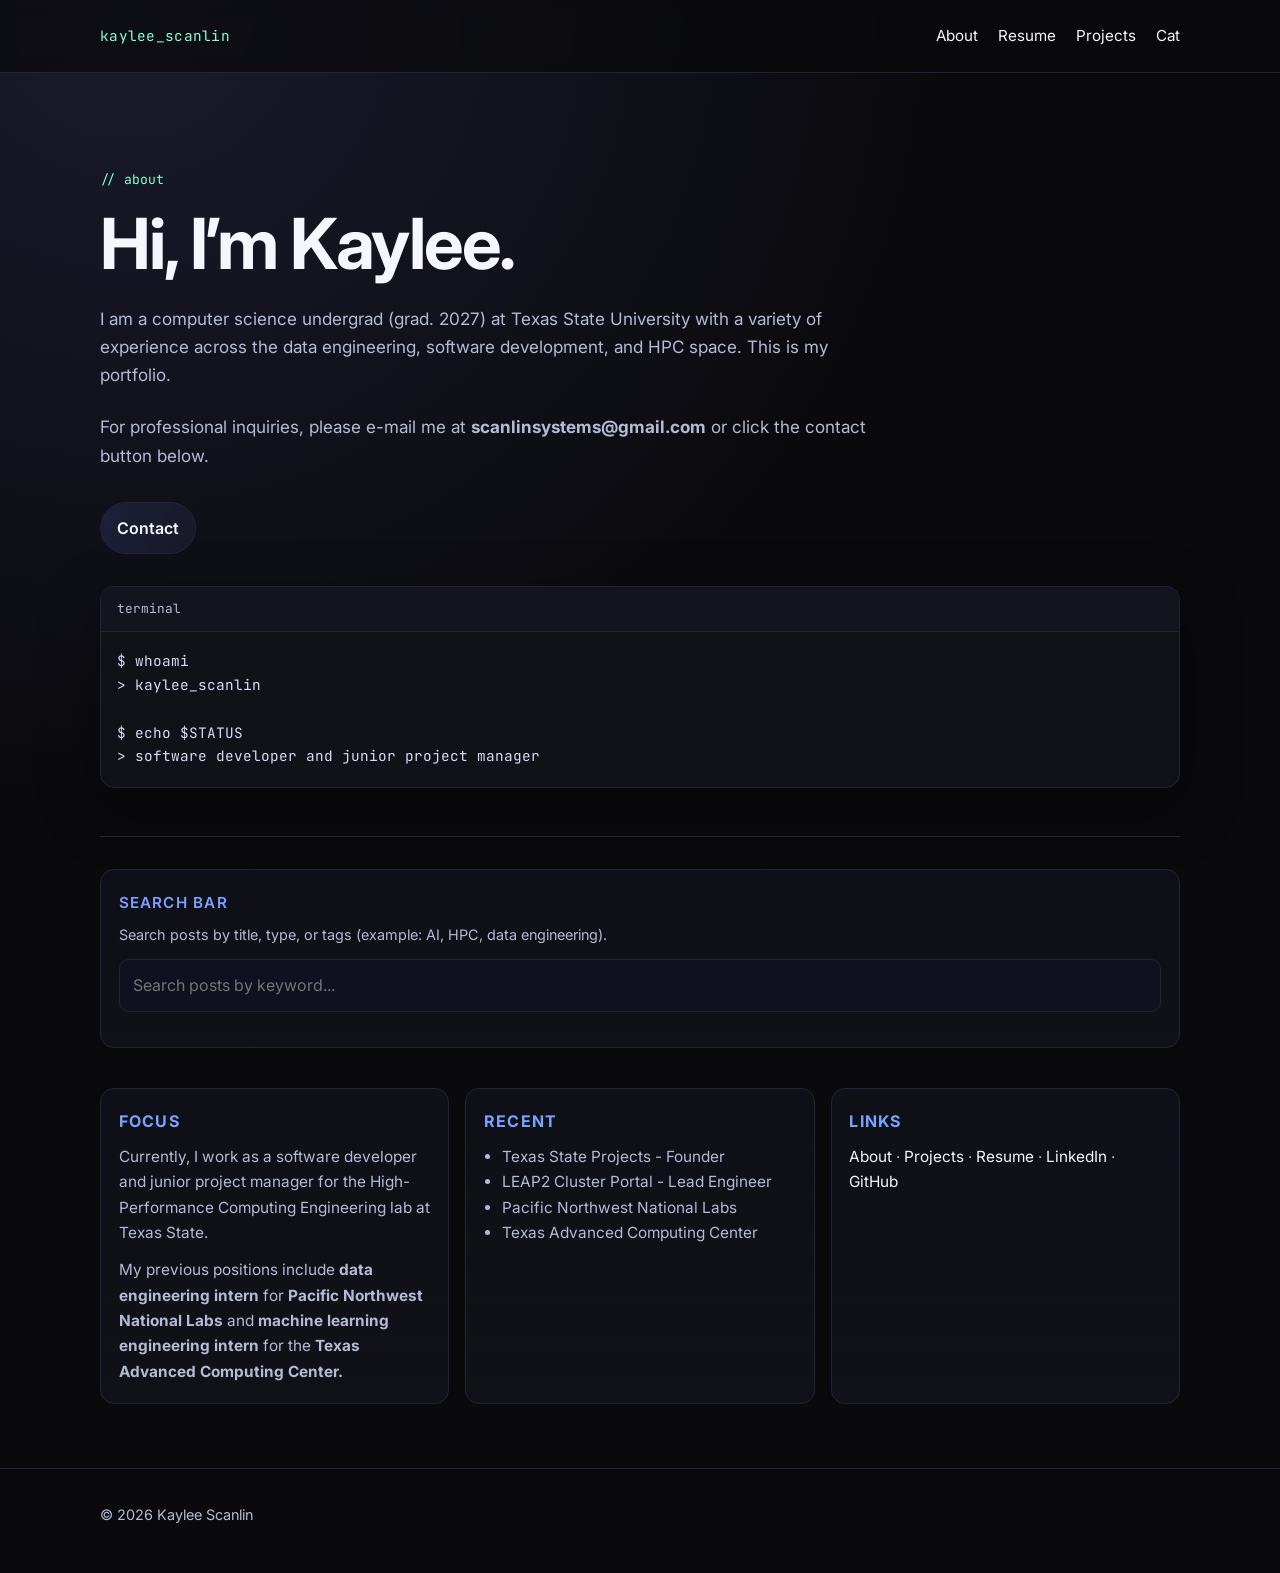
==== index.html @ a8f9fb79 "new theme" ====
<!doctype html>
<html lang="en">
<head>
  <meta charset="utf-8" />
  <meta name="viewport" content="width=device-width,initial-scale=1" />
  <title>Kaylee Scanlin</title>
  <meta name="description" content="Kaylee Scanlin — portfolio, projects, and writing." />
  <style>
    @import url("https://fonts.googleapis.com/css2?family=Inter:wght@400;500;600;700;800&family=JetBrains+Mono:wght@400;500;700&display=swap");

    :root {
      --bg: #0a0a0d;
      --panel: #111118;
      --panel-soft: #14141f;
      --text: #f5f7ff;
      --muted: #b5bbd6;
      --line: #232337;
      --accent: #86ffd1;
      --accent-2: #7aa2ff;
    }

    * {
      box-sizing: border-box;
    }

    html, body {
      margin: 0;
      padding: 0;
      background: radial-gradient(circle at 10% 0%, #1a1b2d 0%, var(--bg) 42%);
      color: var(--text);
      font-family: Inter, system-ui, sans-serif;
      line-height: 1.65;
    }

    a {
      color: var(--text);
      text-decoration: none;
    }

    a:hover {
      color: var(--accent);
    }

    .container {
      width: min(1080px, 92vw);
      margin: 0 auto;
    }

    .site-header {
      position: sticky;
      top: 0;
      z-index: 20;
      backdrop-filter: blur(8px);
      background: rgba(10, 10, 13, 0.75);
      border-bottom: 1px solid var(--line);
    }

    .nav {
      min-height: 72px;
      display: flex;
      align-items: center;
      justify-content: space-between;
      gap: 1rem;
    }

    .brand {
      font-family: "JetBrains Mono", monospace;
      font-size: 0.9rem;
      color: var(--accent);
      letter-spacing: 0.02em;
    }

    .brand::before {
      content: "kaylee_scanlin";
    }

    .nav-links {
      display: flex;
      align-items: center;
      gap: 1.25rem;
      font-size: 0.95rem;
      color: var(--muted);
    }

    .hero {
      padding: 6rem 0 3rem;
      border-bottom: 1px solid var(--line);
    }

    .eyebrow {
      font-family: "JetBrains Mono", monospace;
      font-size: 0.82rem;
      color: var(--accent);
      margin: 0 0 1rem;
    }

    h1 {
      font-size: clamp(2.2rem, 6vw, 4.4rem);
      line-height: 1.05;
      margin: 0;
      letter-spacing: -0.03em;
    }

    .lead {
      max-width: 72ch;
      margin-top: 1.5rem;
      font-size: 1.07rem;
      color: var(--muted);
    }

    .cta-row {
      margin-top: 2rem;
      display: flex;
      flex-wrap: wrap;
      gap: 0.75rem;
    }

    .btn {
      display: inline-flex;
      align-items: center;
      justify-content: center;
      padding: 0.75rem 1rem;
      border-radius: 999px;
      border: 1px solid var(--line);
      background: linear-gradient(120deg, #1d2038, #171827);
      font-weight: 600;
    }

    .btn:hover {
      border-color: var(--accent);
      transform: translateY(-1px);
      transition: 150ms ease;
    }

    .terminal {
      margin-top: 2rem;
      background: var(--panel);
      border: 1px solid var(--line);
      border-radius: 14px;
      overflow: hidden;
      box-shadow: 0 20px 60px rgba(0, 0, 0, 0.35);
    }

    .terminal-top {
      padding: 0.7rem 1rem;
      border-bottom: 1px solid var(--line);
      font-size: 0.8rem;
      color: var(--muted);
      font-family: "JetBrains Mono", monospace;
      background: var(--panel-soft);
    }

    .terminal-code {
      margin: 0;
      padding: 1.1rem 1rem 1.2rem;
      font-family: "JetBrains Mono", monospace;
      font-size: 0.9rem;
      color: #d7dcf7;
      white-space: pre-wrap;
    }

    .columns {
      display: grid;
      grid-template-columns: repeat(auto-fit, minmax(240px, 1fr));
      gap: 1rem;
      padding: 2.5rem 0 4rem;
    }

    .panel {
      border: 1px solid var(--line);
      border-radius: 14px;
      background: linear-gradient(180deg, rgba(26, 27, 45, 0.32), rgba(17, 17, 24, 0.95));
      padding: 1.2rem 1.1rem;
    }

    .t-h2 {
      margin-top: 0;
      margin-bottom: 0.6rem;
      font-size: 1rem;
      color: var(--accent-2);
      text-transform: uppercase;
      letter-spacing: 0.08em;
    }

    .t-body {
      margin: 0;
      color: var(--muted);
      font-size: 0.96rem;
    }

    ul.t-body {
      margin: 0;
      padding-left: 1.1rem;
    }

    .search-section {
      margin-top: 2rem;
      border: 1px solid var(--line);
      border-radius: 14px;
      background: linear-gradient(180deg, rgba(26, 27, 45, 0.32), rgba(17, 17, 24, 0.95));
      padding: 1.2rem 1.1rem;
    }

    .search-label {
      display: block;
      margin-bottom: 0.5rem;
      color: var(--accent-2);
      font-size: 0.95rem;
      text-transform: uppercase;
      letter-spacing: 0.08em;
      font-weight: 600;
    }

    .search-help {
      margin: 0 0 0.8rem;
      color: var(--muted);
      font-size: 0.9rem;
    }

    .search-input {
      width: 100%;
      border: 1px solid var(--line);
      border-radius: 10px;
      padding: 0.75rem 0.85rem;
      background: #0f1020;
      color: var(--text);
      font: inherit;
    }

    .search-results {
      margin-top: 1rem;
      display: grid;
      gap: 0.7rem;
    }

    .result-card {
      border: 1px solid var(--line);
      border-radius: 10px;
      padding: 0.85rem;
      background: rgba(10, 10, 13, 0.7);
    }

    .result-title {
      margin: 0;
      font-weight: 700;
      color: var(--text);
      font-size: 0.98rem;
    }

    .result-meta {
      margin: 0.2rem 0 0.35rem;
      color: var(--muted);
      font-size: 0.82rem;
      font-family: "JetBrains Mono", monospace;
    }

    .result-summary {
      margin: 0;
      color: var(--muted);
      font-size: 0.9rem;
    }

    .search-empty {
      margin-top: 0.75rem;
      color: var(--muted);
      font-size: 0.9rem;
    }

    .site-footer {
      border-top: 1px solid var(--line);
      padding: 1.2rem 0 2rem;
      color: var(--muted);
      font-size: 0.9rem;
    }

    .skip-link {
      position: absolute;
      left: -9999px;
    }

    .skip-link:focus {
      left: 1rem;
      top: 1rem;
      background: #fff;
      color: #000;
      padding: 0.5rem 0.75rem;
      border-radius: 6px;
      z-index: 999;
    }

    @media (max-width: 720px) {
      .nav {
        flex-direction: column;
        align-items: flex-start;
        justify-content: center;
        padding: 0.7rem 0;
      }
    }
  </style>
</head>
<body>
  <a class="skip-link" href="#main">Skip to content</a>

  <header class="site-header">
    <nav class="nav container">
      <a class="brand" href="/"></a>
      <div id="navLinks" class="nav-links">
        <a href="/index.html">About</a>
        <a href="/pages/resume.html">Resume</a>
        <a href="/pages/projects.html">Projects</a>
        <a href="/pages/cat-pictures.html">Cat</a>
      </div>
    </nav>
  </header>

  <main id="main" class="container">
    <section class="hero">
      <p class="eyebrow">// about</p>
      <h1>Hi, I’m Kaylee.</h1>

      <p class="lead">
        I am a computer science undergrad (grad. 2027) at Texas State University with a variety of experience across
        the data engineering, software development, and HPC space. This is my portfolio.
      </p>

      <p class="lead">
        For professional inquiries, please e-mail me at <b>scanlinsystems@gmail.com</b> or click the contact button below.
      </p>

      <div class="cta-row">
        <a class="btn" href="mailto:scanlinsystems@gmail.com">Contact</a>
      </div>

      <div class="terminal" aria-hidden="true">
        <div class="terminal-top">terminal</div>
        <pre class="terminal-code">$ whoami
> kaylee_scanlin

$ echo $STATUS
> software developer and junior project manager</pre>
      </div>
    </section>

    <section class="search-section" aria-labelledby="search-title">
      <label id="search-title" class="search-label" for="siteSearch">Search Bar</label>
      <p class="search-help">Search posts by title, type, or tags (example: AI, HPC, data engineering).</p>
      <input
        id="siteSearch"
        class="search-input"
        type="search"
        placeholder="Search posts by keyword..."
        autocomplete="off"
      />
      <div id="searchResults" class="search-results"></div>
      <p id="searchEmpty" class="search-empty" hidden>No matching posts found.</p>
    </section>

    <section class="columns">
      <article class="panel">
        <h2 class="t-h2">Focus</h2>
        <p class="t-body">Currently, I work as a software developer and junior project manager for the High-Performance
          Computing Engineering lab at Texas State.</p>
        <p class="t-body" style="margin-top:0.75rem;">My previous positions include <b>data engineering intern</b> for <b>Pacific
          Northwest National Labs</b> and <b>machine learning engineering intern</b> for the <b>Texas Advanced Computing Center.</b>
        </p>
      </article>

      <article class="panel">
        <h2 class="t-h2">Recent</h2>
        <ul class="t-body">
          <li>Texas State Projects - Founder</li>
          <li>LEAP2 Cluster Portal - Lead Engineer</li>
          <li>Pacific Northwest National Labs</li>
          <li>Texas Advanced Computing Center</li>
        </ul>
      </article>

      <article class="panel">
        <h2 class="t-h2">Links</h2>
        <p class="t-body">
          <a href="/index.html">About</a> ·
          <a href="/pages/projects.html">Projects</a> ·
          <a href="/pages/resume.html">Resume</a> ·
          <a href="https://www.linkedin.com/in/k-scanlin-6815b8284/">LinkedIn</a> ·
          <a href="https://github.com/kscnl1n">GitHub</a>
        </p>
      </article>
    </section>
  </main>

  <footer class="site-footer">
    <div class="container">
      <p>© <span id="year"></span> Kaylee Scanlin</p>
    </div>
  </footer>

  <script>
    document.getElementById("year").textContent = new Date().getFullYear();

    const fallbackPosts = [
      {
        title: "Texas State Projects - Founder",
        type: "Project",
        summary: "Founded and led Texas State Projects.",
        tags: ["project", "founder", "leadership"]
      },
      {
        title: "LEAP2 Cluster Portal - Lead Engineer",
        type: "Project",
        summary: "Led engineering for the LEAP2 cluster portal.",
        tags: ["hpc", "engineering", "slurm", "portal"]
      },
      {
        title: "Pacific Northwest National Labs - Data Engineering Intern",
        type: "Work Experience",
        summary: "Worked on data engineering and analytics initiatives.",
        tags: ["data engineering", "analytics", "ai", "ml"]
      },
      {
        title: "Texas Advanced Computing Center - Machine Learning Engineering Intern",
        type: "Work Experience",
        summary: "Contributed to machine learning engineering projects.",
        tags: ["ai", "machine learning", "hpc", "research"]
      },
      {
        title: "Software Developer and Junior Project Manager - High-Performance Computing Engineering Lab at Texas State",
        type: "Work Experience",
        summary: "Current role focused on software and project delivery in HPC.",
        tags: ["hpc", "software development", "project management"]
      }
    ];
    let searchablePosts = [];

    const searchInput = document.getElementById("siteSearch");
    const resultsRoot = document.getElementById("searchResults");
    const emptyState = document.getElementById("searchEmpty");

    function matchesQuery(post, query) {
      const haystack = [
        post.title,
        post.type,
        post.summary,
        post.tags.join(" ")
      ].join(" ").toLowerCase();
      return haystack.includes(query.toLowerCase());
    }

    function renderResults(posts) {
      resultsRoot.innerHTML = "";
      emptyState.hidden = posts.length !== 0;

      posts.forEach((post) => {
        const card = document.createElement("article");
        card.className = "result-card";
        card.innerHTML = `
          <h3 class="result-title">${post.title}</h3>
          <p class="result-meta">${post.type} · Tags: ${post.tags.join(", ")}</p>
          <p class="result-summary">${post.summary}</p>
        `;
        resultsRoot.appendChild(card);
      });
    }

    function runSearch() {
      const query = searchInput.value.trim();
      if (!query) {
        resultsRoot.innerHTML = "";
        emptyState.hidden = true;
        return;
      }

      const filteredPosts = searchablePosts.filter((post) => matchesQuery(post, query));
      renderResults(filteredPosts);
    }

    async function loadSearchablePosts() {
      try {
        const response = await fetch("/assets/data/posts.json");
        if (!response.ok) {
          throw new Error("Failed to load posts data.");
        }
        const data = await response.json();
        if (!Array.isArray(data)) {
          throw new Error("Posts data must be an array.");
        }
        searchablePosts = data;
      } catch (error) {
        searchablePosts = fallbackPosts;
        console.warn("Using fallback search posts data:", error);
      } finally {
        runSearch();
      }
    }

    searchInput.addEventListener("input", runSearch);
    loadSearchablePosts();
  </script>
</body>
</html>
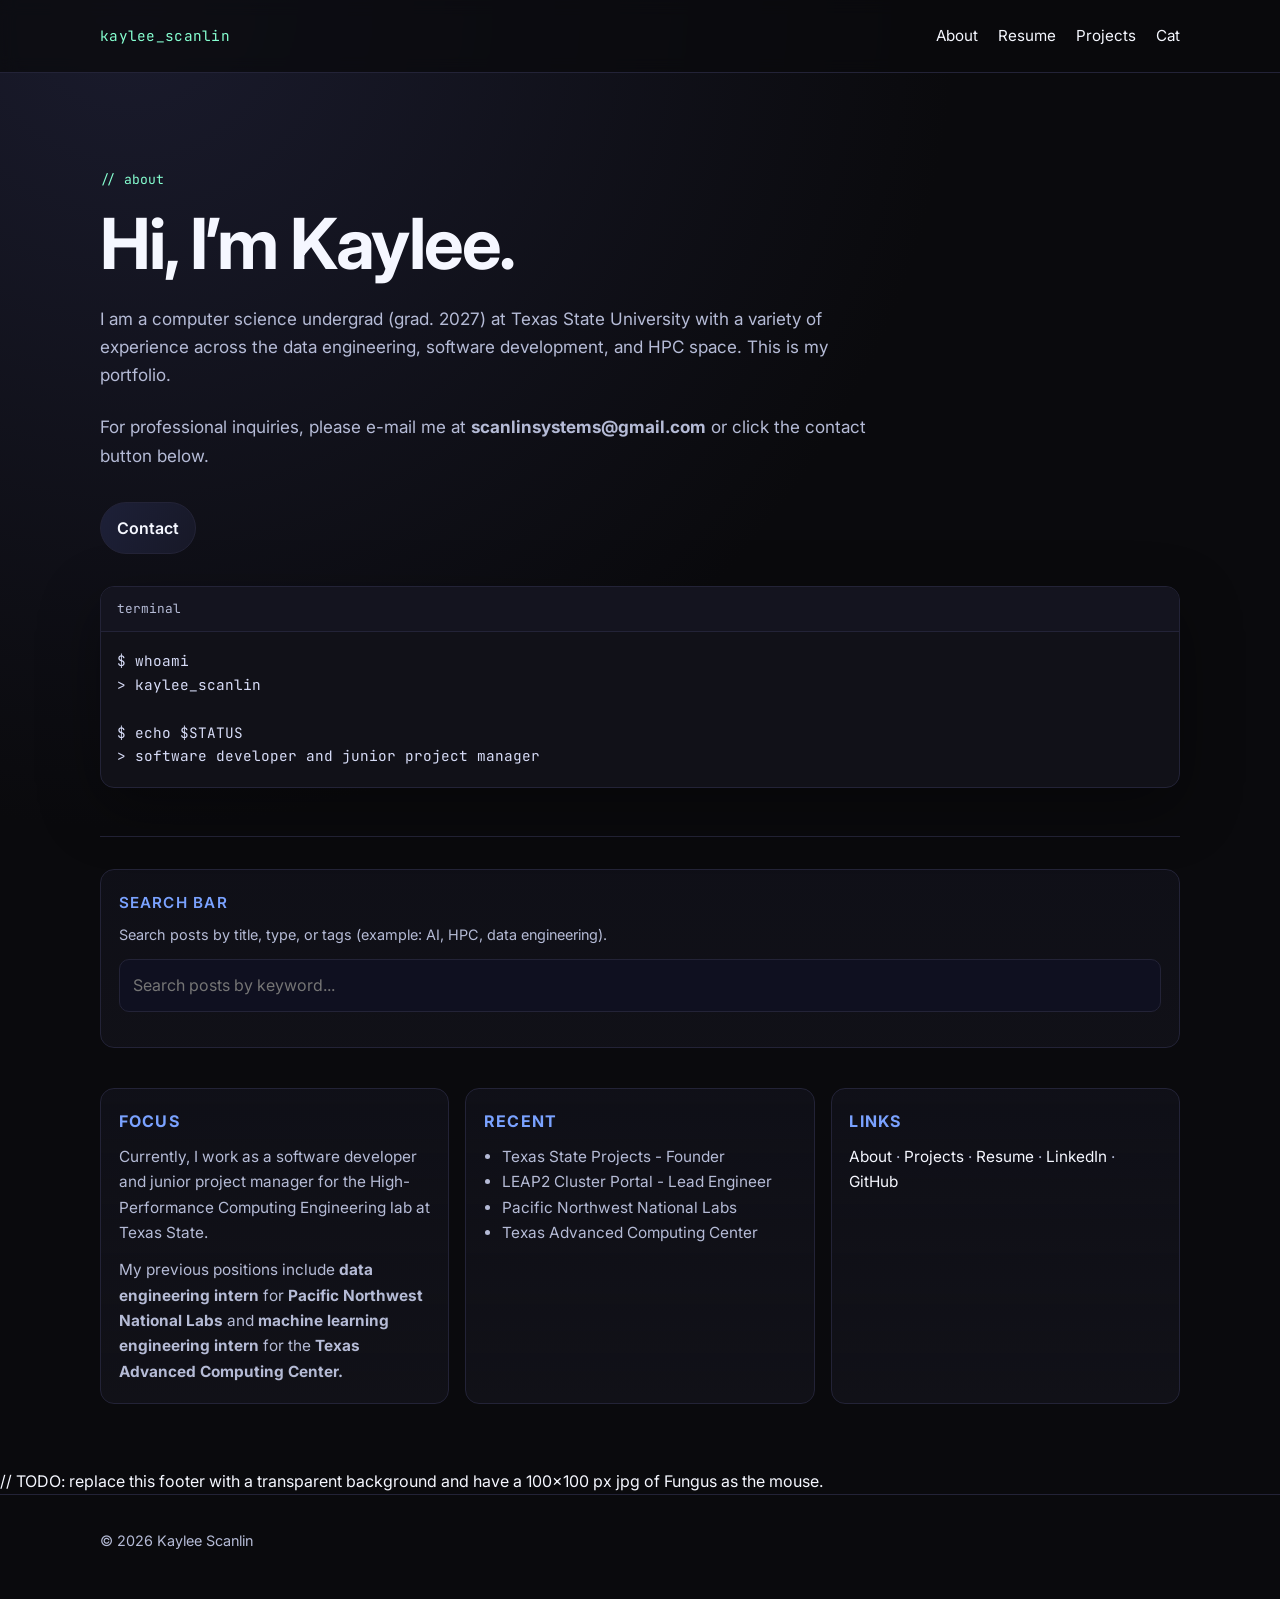
==== commit e544a242: "resume card fix" ====
--- a/index.html
+++ b/index.html
@@ -388,6 +388,7 @@
     </section>
   </main>
 
+  // TODO: replace this footer with a transparent background and have a 100x100 px jpg of Fungus as the mouse.
   <footer class="site-footer">
     <div class="container">
       <p>© <span id="year"></span> Kaylee Scanlin</p>
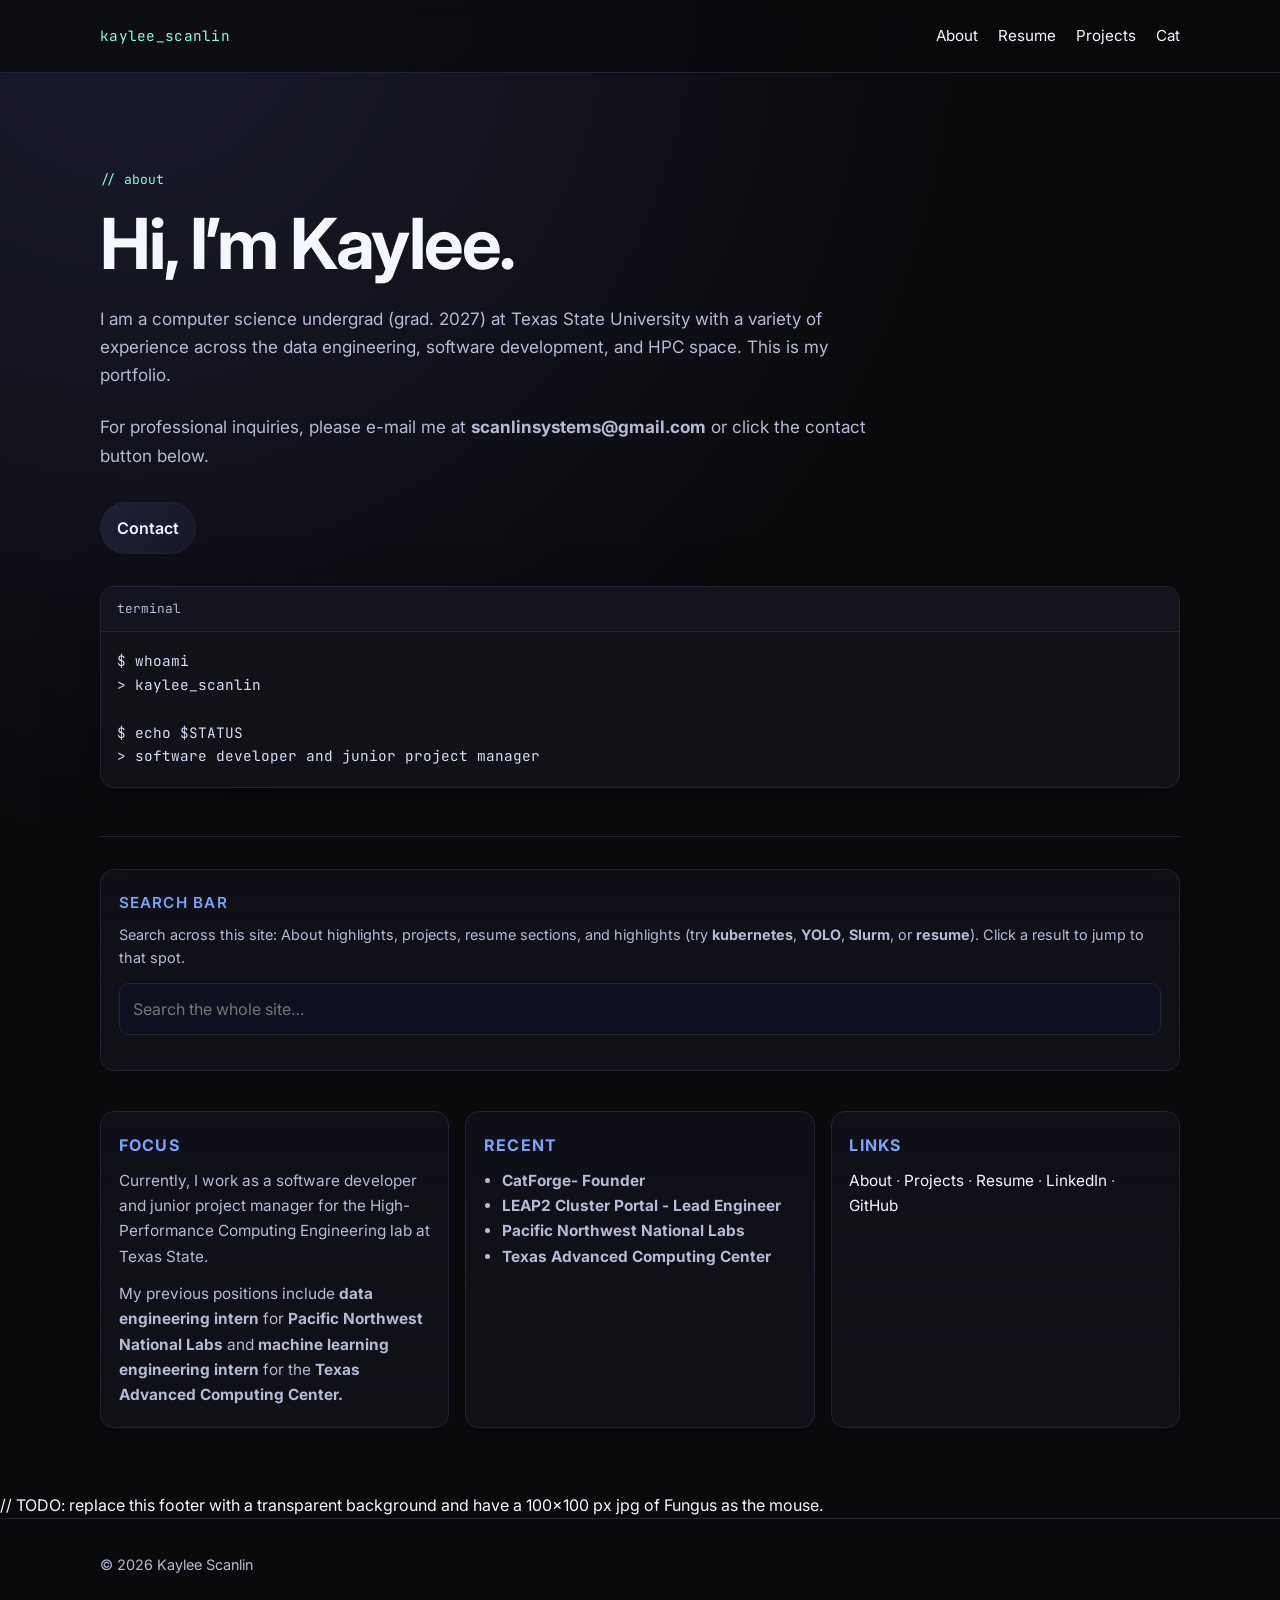
==== commit 4377b92b: "added txst leap2 portal card" ====
--- a/index.html
+++ b/index.html
@@ -240,6 +240,32 @@
       background: rgba(10, 10, 13, 0.7);
     }
 
+    a.result-card {
+      display: block;
+      color: inherit;
+      text-decoration: none;
+      transition: border-color 0.15s ease, transform 0.15s ease, box-shadow 0.15s ease;
+    }
+
+    a.result-card:hover {
+      border-color: rgba(134, 255, 209, 0.45);
+      transform: translateY(-1px);
+      box-shadow: 0 10px 30px rgba(0, 0, 0, 0.25);
+    }
+
+    a.result-card:focus-visible {
+      outline: 2px solid var(--accent);
+      outline-offset: 2px;
+    }
+
+    a.result-card .result-title {
+      color: var(--text);
+    }
+
+    a.result-card:hover .result-title {
+      color: var(--accent);
+    }
+
     .result-title {
       margin: 0;
       font-weight: 700;
@@ -295,6 +321,15 @@
         justify-content: center;
         padding: 0.7rem 0;
       }
+    }
+
+    [id]:target {
+      scroll-margin-top: 5.5rem;
+    }
+
+    section#about-hero:target,
+    article.panel:target {
+      box-shadow: 0 0 0 2px rgba(134, 255, 209, 0.35);
     }
   </style>
 </head>
@@ -314,7 +349,7 @@
   </header>
 
   <main id="main" class="container">
-    <section class="hero">
+    <section id="about-hero" class="hero">
       <p class="eyebrow">// about</p>
       <h1>Hi, I’m Kaylee.</h1>
 
@@ -343,12 +378,12 @@
 
     <section class="search-section" aria-labelledby="search-title">
       <label id="search-title" class="search-label" for="siteSearch">Search Bar</label>
-      <p class="search-help">Search posts by title, type, or tags (example: AI, HPC, data engineering).</p>
+      <p class="search-help">Search across this site: About highlights, projects, resume sections, and highlights (try <b>kubernetes</b>, <b>YOLO</b>, <b>Slurm</b>, or <b>resume</b>). Click a result to jump to that spot.</p>
       <input
         id="siteSearch"
         class="search-input"
         type="search"
-        placeholder="Search posts by keyword..."
+        placeholder="Search the whole site…"
         autocomplete="off"
       />
       <div id="searchResults" class="search-results"></div>
@@ -356,7 +391,7 @@
     </section>
 
     <section class="columns">
-      <article class="panel">
+      <article id="about-panel-focus" class="panel">
         <h2 class="t-h2">Focus</h2>
         <p class="t-body">Currently, I work as a software developer and junior project manager for the High-Performance
           Computing Engineering lab at Texas State.</p>
@@ -365,17 +400,17 @@
         </p>
       </article>
 
-      <article class="panel">
+      <article id="about-panel-recent" class="panel">
         <h2 class="t-h2">Recent</h2>
         <ul class="t-body">
-          <li>Texas State Projects - Founder</li>
-          <li>LEAP2 Cluster Portal - Lead Engineer</li>
-          <li>Pacific Northwest National Labs</li>
-          <li>Texas Advanced Computing Center</li>
+          <li><b>CatForge- Founder</b></li>
+          <li><b>LEAP2 Cluster Portal - Lead Engineer</b></li>
+          <li><b>Pacific Northwest National Labs</b></li>
+          <li><b>Texas Advanced Computing Center</b></li>
         </ul>
       </article>
 
-      <article class="panel">
+      <article id="about-panel-links" class="panel">
         <h2 class="t-h2">Links</h2>
         <p class="t-body">
           <a href="/index.html">About</a> ·
@@ -403,98 +438,362 @@
         title: "Texas State Projects - Founder",
         type: "Project",
         summary: "Founded and led Texas State Projects.",
-        tags: ["project", "founder", "leadership"]
+        tags: ["project", "founder", "leadership"],
+        href: "pages/resume.html#resume-lead-catforge"
       },
       {
         title: "LEAP2 Cluster Portal - Lead Engineer",
         type: "Project",
         summary: "Led engineering for the LEAP2 cluster portal.",
-        tags: ["hpc", "engineering", "slurm", "portal"]
+        tags: ["hpc", "engineering", "slurm", "portal"],
+        href: "pages/resume.html#resume-exp-cads-leap2"
       },
       {
         title: "Pacific Northwest National Labs - Data Engineering Intern",
         type: "Work Experience",
         summary: "Worked on data engineering and analytics initiatives.",
-        tags: ["data engineering", "analytics", "ai", "ml"]
+        tags: ["data engineering", "analytics", "ai", "ml"],
+        href: "pages/resume.html#resume-exp-pnnl"
       },
       {
         title: "Texas Advanced Computing Center - Machine Learning Engineering Intern",
         type: "Work Experience",
         summary: "Contributed to machine learning engineering projects.",
-        tags: ["ai", "machine learning", "hpc", "research"]
+        tags: ["ai", "machine learning", "hpc", "research"],
+        href: "pages/resume.html#resume-exp-tacc"
       },
       {
         title: "Software Developer and Junior Project Manager - High-Performance Computing Engineering Lab at Texas State",
         type: "Work Experience",
         summary: "Current role focused on software and project delivery in HPC.",
-        tags: ["hpc", "software development", "project management"]
+        tags: ["hpc", "software development", "project management"],
+        href: "pages/resume.html#resume-exp-cads-leap2"
       }
     ];
-    let searchablePosts = [];
+
+    /** Directory URL for the current page (trailing slash), works in subfolders. */
+    function siteBaseUrl() {
+      const path = window.location.pathname || "/";
+      if (path.endsWith("/")) {
+        return path;
+      }
+      const trimmed = path.replace(/[^/]+$/, "");
+      return trimmed || "/";
+    }
+
+    function resolveSiteUrl(relativeHref) {
+      if (!relativeHref) {
+        return window.location.pathname + window.location.search + window.location.hash;
+      }
+      const u = new URL(relativeHref, window.location.origin + siteBaseUrl());
+      return u.pathname + u.search + u.hash;
+    }
+
+    function escapeHtml(value) {
+      return String(value)
+        .replace(/&/g, "&amp;")
+        .replace(/</g, "&lt;")
+        .replace(/>/g, "&gt;")
+        .replace(/"/g, "&quot;")
+        .replace(/'/g, "&#39;");
+    }
+
+    function truncate(text, maxLen) {
+      const t = String(text || "").replace(/\s+/g, " ").trim();
+      if (t.length <= maxLen) {
+        return t;
+      }
+      return t.slice(0, maxLen - 1).trimEnd() + "…";
+    }
+
+    function tokenizeQuery(query) {
+      return String(query || "")
+        .toLowerCase()
+        .split(/\s+/)
+        .map((t) => t.trim())
+        .filter(Boolean);
+    }
+
+    function haystackForHit(hit) {
+      return [hit.title, hit.type, hit.summary, (hit.tags || []).join(" "), hit.keywords || ""].join(" ").toLowerCase();
+    }
+
+    function matchesTokens(haystack, tokens) {
+      if (!tokens.length) {
+        return true;
+      }
+      return tokens.every((t) => haystack.includes(t));
+    }
+
+    function parseProjectsHtml(html) {
+      const doc = new DOMParser().parseFromString(html, "text/html");
+      const hits = [];
+      doc.querySelectorAll(".project-card[data-keywords][id]").forEach((card) => {
+        const titleEl = card.querySelector(".project-card__title");
+        const bodyEl = card.querySelector(".project-card__body");
+        const title = titleEl ? titleEl.textContent.trim() : card.id;
+        const summary = bodyEl ? bodyEl.textContent.trim() : "";
+        const tags = Array.from(card.querySelectorAll(".project-tags li")).map((li) => li.textContent.trim());
+        const keywords = (card.getAttribute("data-keywords") || "").replace(/\s+/g, " ").trim();
+        const section = card.closest("[data-section]");
+        const sectionLabel = section && section.getAttribute("data-section") === "professional" ? "Professional project" : "Personal project";
+        hits.push({
+          title,
+          type: sectionLabel,
+          summary: truncate(summary, 220),
+          tags,
+          keywords,
+          href: "pages/projects.html#" + card.id
+        });
+      });
+      return hits;
+    }
+
+    function parseResumeHtml(html) {
+      const doc = new DOMParser().parseFromString(html, "text/html");
+      const hits = [];
+      const main = doc.querySelector("main.container");
+      if (!main) {
+        return hits;
+      }
+
+      main.querySelectorAll("section[id] > h2").forEach((h2) => {
+        const section = h2.closest("section[id]");
+        if (!section) {
+          return;
+        }
+        const title = h2.textContent.trim();
+        const summary = truncate(section.textContent.replace(/\s+/g, " ").trim(), 200);
+        hits.push({
+          title: "Resume — " + title,
+          type: "Resume section",
+          summary,
+          tags: ["resume", title.toLowerCase()],
+          keywords: "resume " + title.toLowerCase(),
+          href: "pages/resume.html#" + section.id
+        });
+      });
+
+      main.querySelectorAll("article[id] > h3:first-of-type").forEach((h3) => {
+        const article = h3.closest("article[id]");
+        if (!article) {
+          return;
+        }
+        const title = h3.textContent.trim();
+        const summary = truncate(article.textContent.replace(/\s+/g, " ").trim(), 220);
+        const tags = ["resume"];
+        hits.push({
+          title: "Resume — " + title,
+          type: "Resume",
+          summary,
+          tags,
+          keywords: ("resume " + title + " " + summary).toLowerCase(),
+          href: "pages/resume.html#" + article.id
+        });
+      });
+
+      const dl = doc.querySelector("#resume-pdf-download");
+      if (dl) {
+        hits.push({
+          title: "Resume — Download PDF",
+          type: "Resume",
+          summary: "Download the latest PDF resume.",
+          tags: ["resume", "pdf", "download"],
+          keywords: "resume pdf download scanlin",
+          href: "pages/resume.html#resume-pdf-download"
+        });
+      }
+
+      return hits;
+    }
+
+    function parseCatPicturesHtml(html) {
+      const doc = new DOMParser().parseFromString(html, "text/html");
+      const hero = doc.querySelector("#page-fungus");
+      if (!hero) {
+        return [];
+      }
+      const title = hero.querySelector("h1");
+      const body = hero.querySelector("p");
+      return [
+        {
+          title: title ? title.textContent.trim() : "Fungus",
+          type: "Cat pictures",
+          summary: body ? body.textContent.trim() : "Photo gallery.",
+          tags: ["cat", "fungus", "photos", "gallery"],
+          keywords: "fungus cat pictures photos gallery pet",
+          href: "pages/cat-pictures.html#page-fungus"
+        }
+      ];
+    }
+
+    function parseAboutPageHits() {
+      const hits = [];
+      const hero = document.querySelector("#about-hero");
+      if (hero) {
+        const summary = truncate(hero.textContent.replace(/\s+/g, " ").trim(), 260);
+        hits.push({
+          title: "About — Kaylee Scanlin",
+          type: "Home",
+          summary,
+          tags: ["about", "portfolio", "texas state", "hpc", "contact"],
+          keywords: summary.toLowerCase() + " undergrad computer science portfolio email",
+          href: "index.html#about-hero"
+        });
+      }
+
+      document.querySelectorAll(".columns .panel[id]").forEach((panel) => {
+        const h2 = panel.querySelector(".t-h2");
+        const label = h2 ? h2.textContent.trim() : "Highlight";
+        hits.push({
+          title: "About — " + label,
+          type: "Home",
+          summary: truncate(panel.textContent.replace(/\s+/g, " ").trim(), 220),
+          tags: ["about", label.toLowerCase()],
+          keywords: (label + " " + panel.textContent).toLowerCase(),
+          href: "index.html#" + panel.id
+        });
+      });
+
+      return hits;
+    }
+
+    function normalizeJsonPosts(rows) {
+      if (!Array.isArray(rows)) {
+        return [];
+      }
+      return rows.map((row) => ({
+        title: row.title,
+        type: row.type || "Post",
+        summary: row.summary || "",
+        tags: Array.isArray(row.tags) ? row.tags : [],
+        keywords: (Array.isArray(row.tags) ? row.tags.join(" ") : "") + " " + (row.title || "") + " " + (row.summary || ""),
+        href: row.href || ""
+      }));
+    }
+
+    let searchableHits = [];
+    let indexReady = false;
 
     const searchInput = document.getElementById("siteSearch");
     const resultsRoot = document.getElementById("searchResults");
     const emptyState = document.getElementById("searchEmpty");
 
-    function matchesQuery(post, query) {
-      const haystack = [
-        post.title,
-        post.type,
-        post.summary,
-        post.tags.join(" ")
-      ].join(" ").toLowerCase();
-      return haystack.includes(query.toLowerCase());
-    }
-
-    function renderResults(posts) {
+    function renderResults(hits) {
       resultsRoot.innerHTML = "";
-      emptyState.hidden = posts.length !== 0;
-
-      posts.forEach((post) => {
-        const card = document.createElement("article");
-        card.className = "result-card";
-        card.innerHTML = `
-          <h3 class="result-title">${post.title}</h3>
-          <p class="result-meta">${post.type} · Tags: ${post.tags.join(", ")}</p>
-          <p class="result-summary">${post.summary}</p>
-        `;
-        resultsRoot.appendChild(card);
+      emptyState.hidden = hits.length !== 0;
+
+      hits.forEach((hit) => {
+        const href = resolveSiteUrl(hit.href);
+        const tags = (hit.tags || []).join(", ");
+        const link = document.createElement("a");
+        link.className = "result-card";
+        link.href = href;
+        link.innerHTML =
+          "<h3 class=\"result-title\">" +
+          escapeHtml(hit.title) +
+          "</h3>" +
+          "<p class=\"result-meta\">" +
+          escapeHtml(hit.type) +
+          " · Tags: " +
+          escapeHtml(tags) +
+          "</p>" +
+          "<p class=\"result-summary\">" +
+          escapeHtml(hit.summary) +
+          "</p>";
+        resultsRoot.appendChild(link);
       });
     }
 
     function runSearch() {
-      const query = searchInput.value.trim();
-      if (!query) {
+      const raw = searchInput.value.trim();
+      const tokens = tokenizeQuery(raw);
+      if (!tokens.length) {
         resultsRoot.innerHTML = "";
         emptyState.hidden = true;
         return;
       }
 
-      const filteredPosts = searchablePosts.filter((post) => matchesQuery(post, query));
-      renderResults(filteredPosts);
-    }
-
-    async function loadSearchablePosts() {
+      if (!indexReady) {
+        resultsRoot.innerHTML = "";
+        emptyState.hidden = false;
+        emptyState.textContent = "Loading search index…";
+        return;
+      }
+
+      emptyState.textContent = "No matching results.";
+      const filtered = searchableHits.filter((hit) => matchesTokens(haystackForHit(hit), tokens));
+      renderResults(filtered);
+    }
+
+    async function fetchText(url) {
+      const res = await fetch(url, { credentials: "same-origin" });
+      if (!res.ok) {
+        throw new Error("Failed to fetch: " + url);
+      }
+      return res.text();
+    }
+
+    async function buildSearchIndex() {
+      const base = siteBaseUrl();
+      const aboutHits = parseAboutPageHits();
+
+      let posts = [];
       try {
-        const response = await fetch("/assets/data/posts.json");
-        if (!response.ok) {
-          throw new Error("Failed to load posts data.");
+        const res = await fetch(new URL("assets/data/posts.json", window.location.origin + base).pathname, {
+          credentials: "same-origin"
+        });
+        if (res.ok) {
+          posts = normalizeJsonPosts(await res.json());
         }
-        const data = await response.json();
-        if (!Array.isArray(data)) {
-          throw new Error("Posts data must be an array.");
+      } catch (e) {
+        posts = normalizeJsonPosts(fallbackPosts);
+      }
+      if (!posts.length) {
+        posts = normalizeJsonPosts(fallbackPosts);
+      }
+
+      const hits = aboutHits.concat(posts);
+
+      const remoteSpecs = [
+        { key: "projects", path: "pages/projects.html" },
+        { key: "resume", path: "pages/resume.html" },
+        { key: "cats", path: "pages/cat-pictures.html" }
+      ];
+
+      await Promise.all(
+        remoteSpecs.map(async (spec) => {
+          try {
+            const url = new URL(spec.path, window.location.origin + base).pathname;
+            const html = await fetchText(url);
+            if (spec.key === "projects") {
+              hits.push.apply(hits, parseProjectsHtml(html));
+            } else if (spec.key === "resume") {
+              hits.push.apply(hits, parseResumeHtml(html));
+            } else if (spec.key === "cats") {
+              hits.push.apply(hits, parseCatPicturesHtml(html));
+            }
+          } catch (err) {
+            console.warn("Site search could not index " + spec.path + ":", err);
+          }
+        })
+      );
+
+      const dedup = new Map();
+      hits.forEach((hit) => {
+        const key = (hit.href || "") + "|" + (hit.title || "");
+        if (!dedup.has(key)) {
+          dedup.set(key, hit);
         }
-        searchablePosts = data;
-      } catch (error) {
-        searchablePosts = fallbackPosts;
-        console.warn("Using fallback search posts data:", error);
-      } finally {
-        runSearch();
-      }
+      });
+      searchableHits = Array.from(dedup.values());
+      indexReady = true;
+      emptyState.textContent = "No matching results.";
+      runSearch();
     }
 
     searchInput.addEventListener("input", runSearch);
-    loadSearchablePosts();
+    buildSearchIndex();
   </script>
 </body>
 </html>
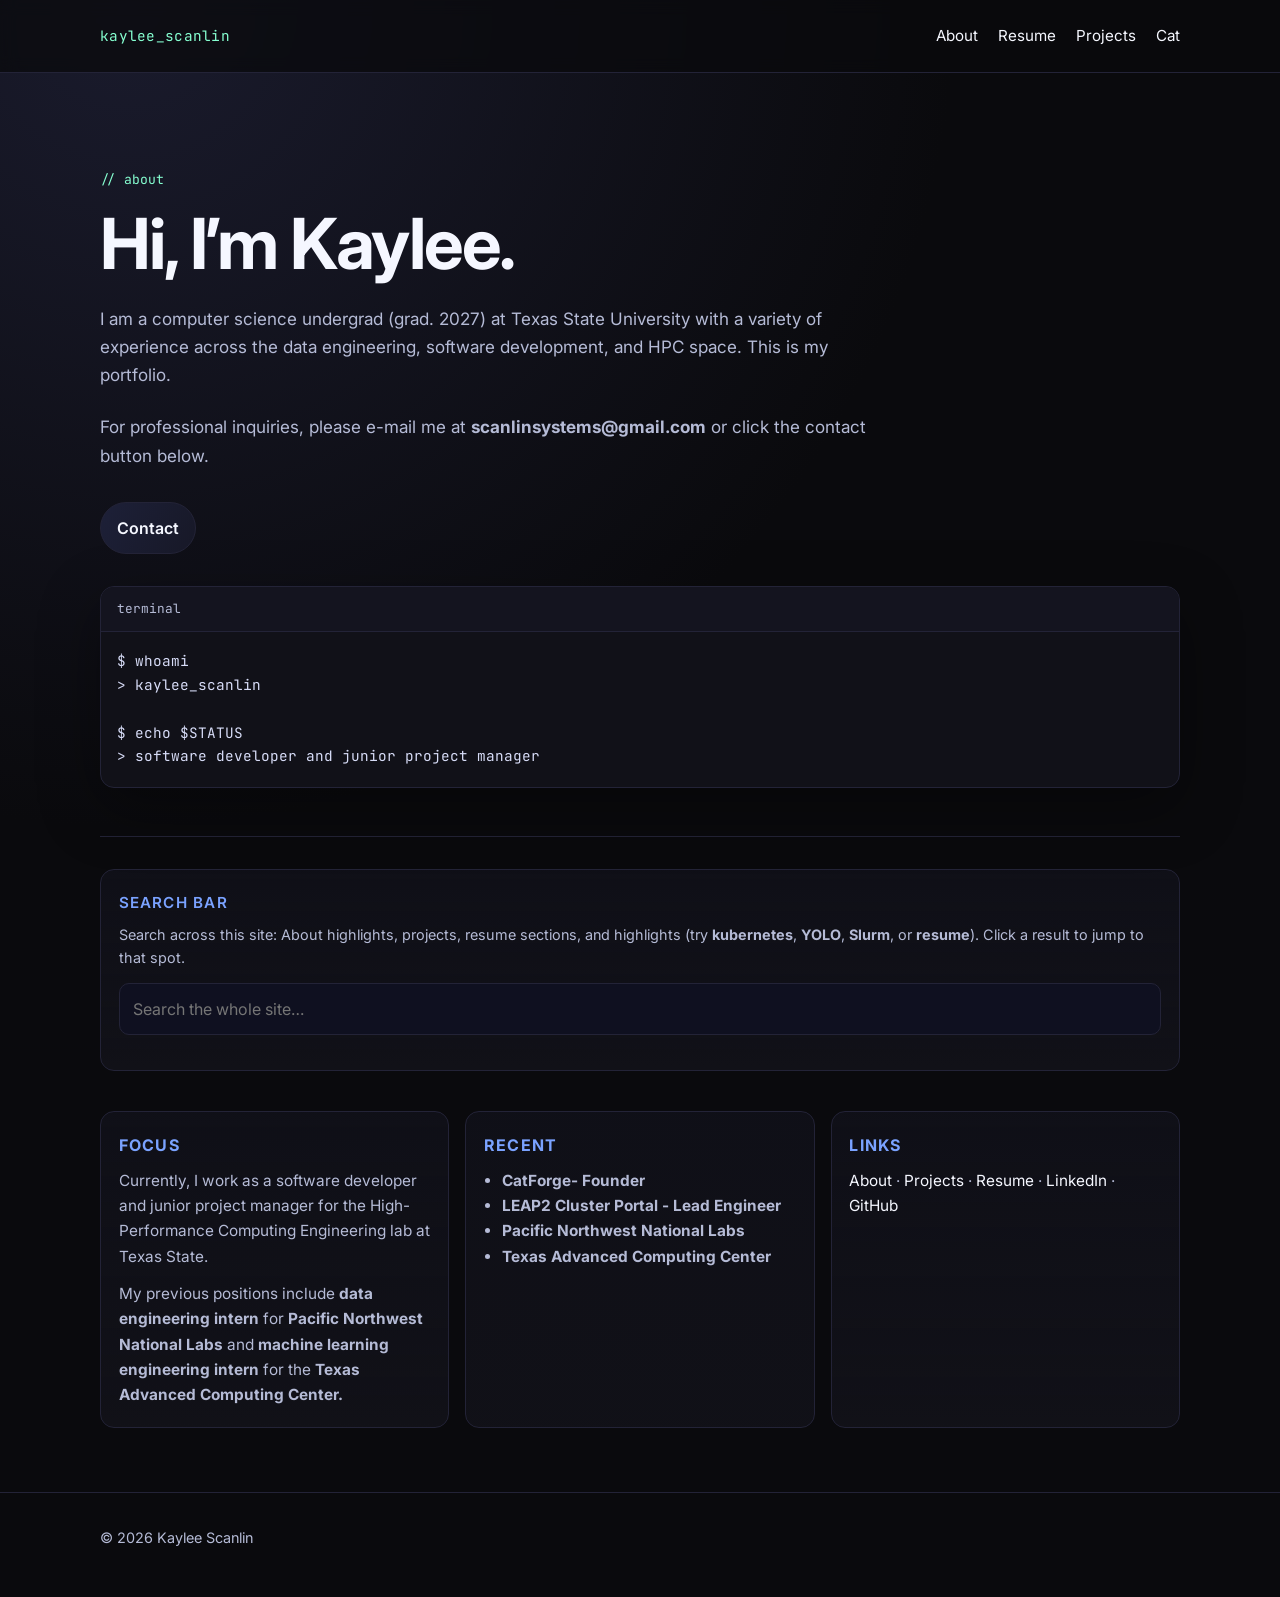
==== commit 213cd844: "fixing links" ====
--- a/index.html
+++ b/index.html
@@ -423,7 +423,7 @@
     </section>
   </main>
 
-  // TODO: replace this footer with a transparent background and have a 100x100 px jpg of Fungus as the mouse.
+  <!---- TODO: replace this footer with a transparent background and have a 100x100 px jpg of Fungus as the mouse. -->
   <footer class="site-footer">
     <div class="container">
       <p>© <span id="year"></span> Kaylee Scanlin</p>
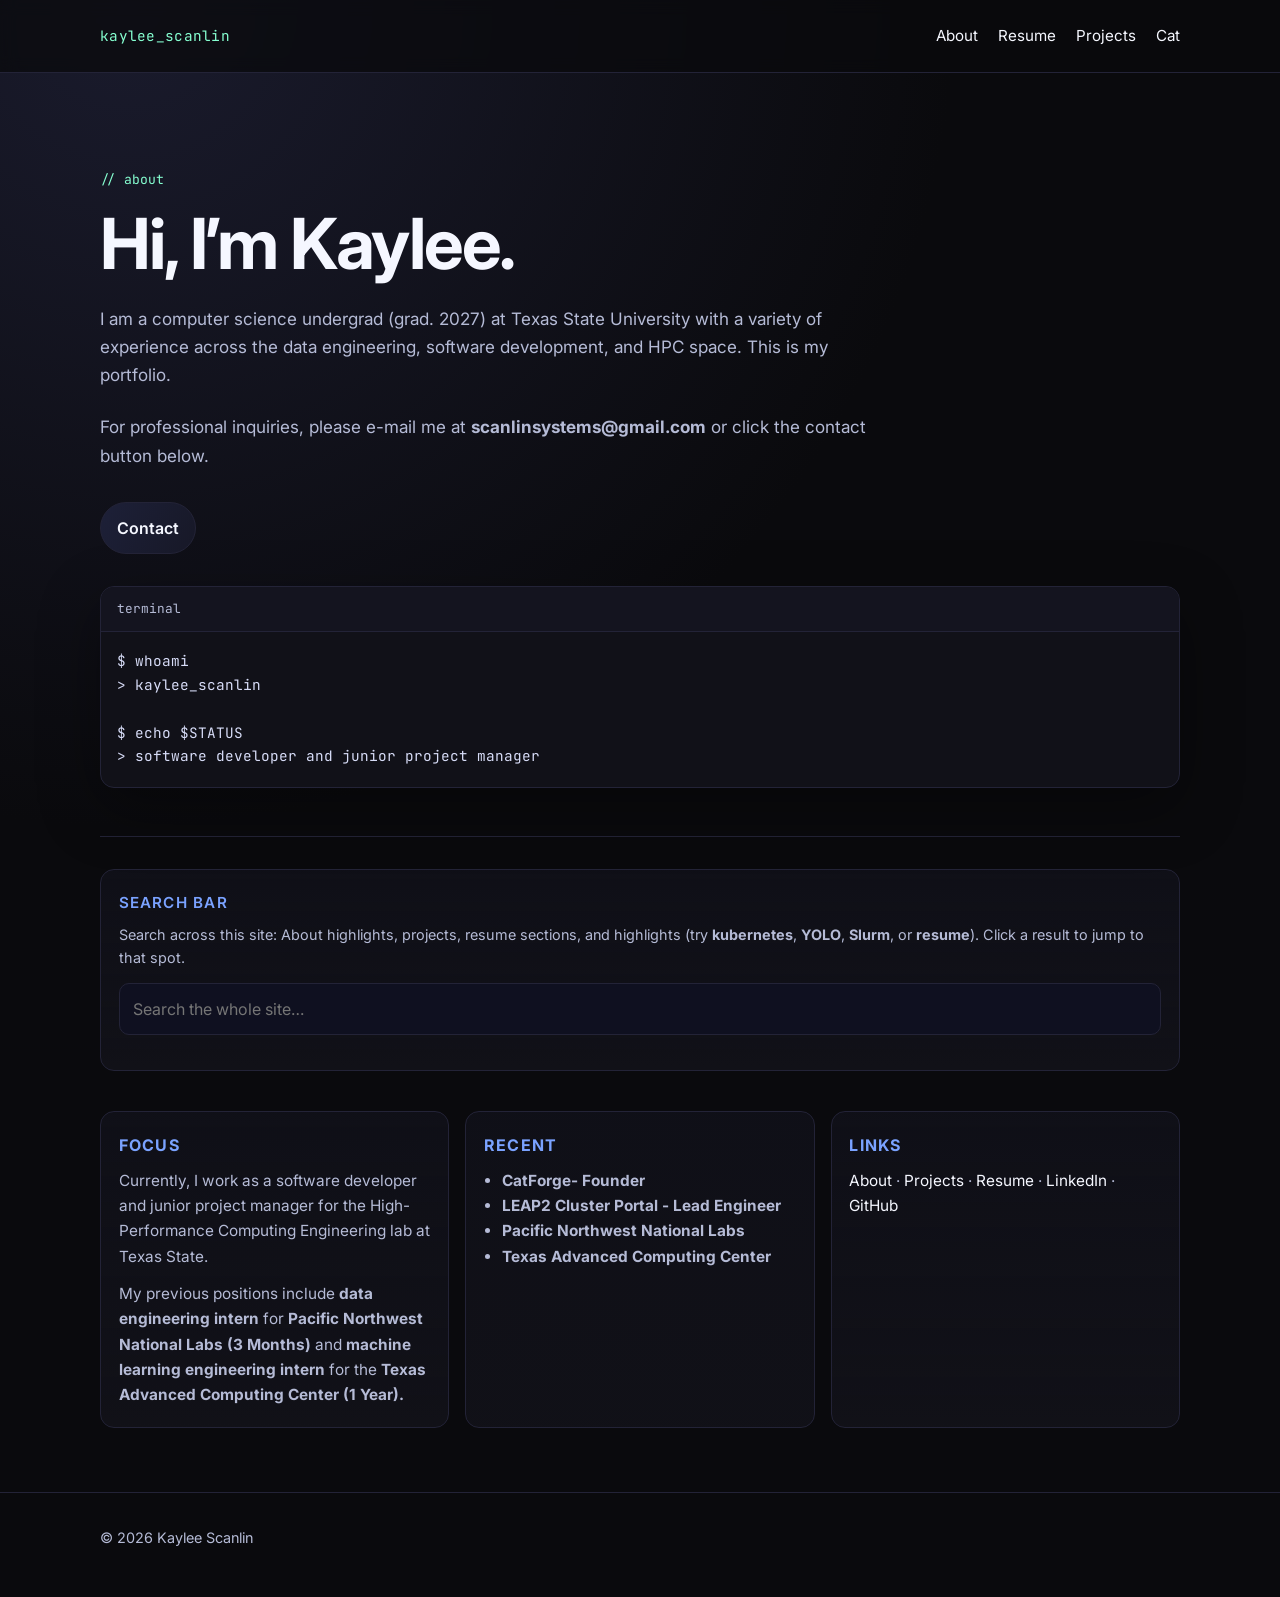
==== commit 20a4329f: "fixing text" ====
--- a/index.html
+++ b/index.html
@@ -396,7 +396,7 @@
         <p class="t-body">Currently, I work as a software developer and junior project manager for the High-Performance
           Computing Engineering lab at Texas State.</p>
         <p class="t-body" style="margin-top:0.75rem;">My previous positions include <b>data engineering intern</b> for <b>Pacific
-          Northwest National Labs</b> and <b>machine learning engineering intern</b> for the <b>Texas Advanced Computing Center.</b>
+          Northwest National Labs (3 Months)</b> and <b>machine learning engineering intern</b> for the <b>Texas Advanced Computing Center (1 Year).</b>
         </p>
       </article>
 
@@ -416,7 +416,7 @@
           <a href="/index.html">About</a> ·
           <a href="/pages/projects.html">Projects</a> ·
           <a href="/pages/resume.html">Resume</a> ·
-          <a href="https://www.linkedin.com/in/k-scanlin-6815b8284/">LinkedIn</a> ·
+          <a href="https://www.linkedin.com/in/kaylee-scanlin-6815b8284/">LinkedIn</a> ·
           <a href="https://github.com/kscnl1n">GitHub</a>
         </p>
       </article>
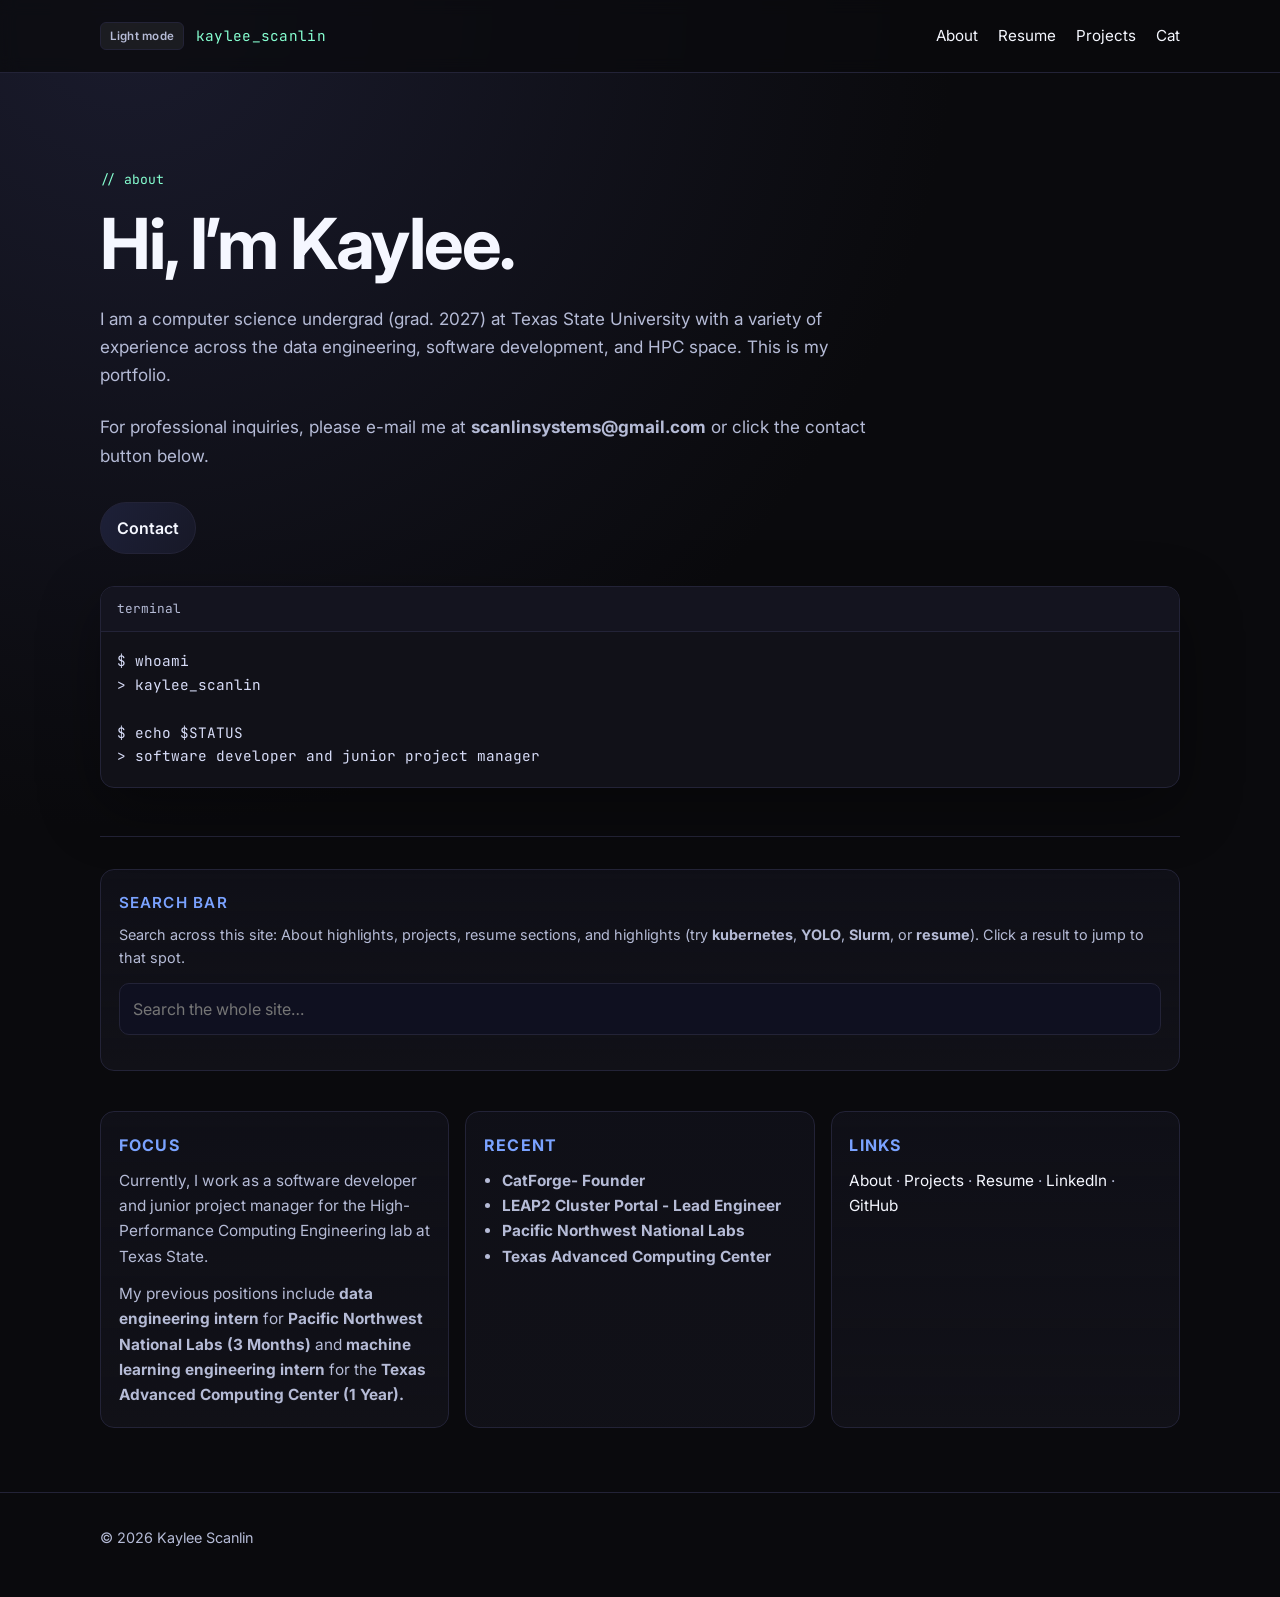
==== commit e27112e9: "lightmode test" ====
--- a/index.html
+++ b/index.html
@@ -3,6 +3,17 @@
 <head>
   <meta charset="utf-8" />
   <meta name="viewport" content="width=device-width,initial-scale=1" />
+  <script>
+    (function () {
+      try {
+        if (localStorage.getItem("site-theme") === "retro") {
+          document.documentElement.setAttribute("data-theme", "retro");
+        }
+      } catch (_) {}
+    })();
+  </script>
+  <link rel="stylesheet" href="/assets/css/theme.css" />
+  <link rel="stylesheet" href="/assets/css/retro-light.css" />
   <title>Kaylee Scanlin</title>
   <meta name="description" content="Kaylee Scanlin — portfolio, projects, and writing." />
   <style>
@@ -338,7 +349,10 @@
 
   <header class="site-header">
     <nav class="nav container">
-      <a class="brand" href="/"></a>
+      <div class="nav-start">
+        <button type="button" id="themeToggle" class="theme-toggle" aria-pressed="false">Light mode</button>
+        <a class="brand" href="/"></a>
+      </div>
       <div id="navLinks" class="nav-links">
         <a href="/index.html">About</a>
         <a href="/pages/resume.html">Resume</a>
@@ -415,9 +429,9 @@
         <p class="t-body">
           <a href="/index.html">About</a> ·
           <a href="/pages/projects.html">Projects</a> ·
-          <a href="/pages/resume.html">Resume</a> ·
-          <a href="https://www.linkedin.com/in/kaylee-scanlin-6815b8284/">LinkedIn</a> ·
-          <a href="https://github.com/kscnl1n">GitHub</a>
+          <a href="/pages/resume.html" target="_blank">Resume</a> ·
+          <a href="https://www.linkedin.com/in/kaylee-scanlin-6815b8284/" target="_blank">LinkedIn</a> ·
+          <a href="https://github.com/kscnl1n" target="_blank">GitHub</a>
         </p>
       </article>
     </section>
@@ -430,6 +444,7 @@
     </div>
   </footer>
 
+  <script src="/assets/js/theme.js" defer></script>
   <script>
     document.getElementById("year").textContent = new Date().getFullYear();
 
--- a/assets/css/theme.css
+++ b/assets/css/theme.css
@@ -0,0 +1,39 @@
+/* Theme toggle + nav layout (works in dark and retro modes) */
+.nav-start {
+  display: flex;
+  align-items: center;
+  gap: 0.75rem;
+  flex-shrink: 0;
+}
+
+.theme-toggle {
+  font-family: inherit;
+  font-size: 0.72rem;
+  font-weight: 600;
+  letter-spacing: 0.02em;
+  padding: 0.35rem 0.55rem;
+  border-radius: 6px;
+  border: 1px solid var(--line, #232337);
+  background: rgba(255, 255, 255, 0.06);
+  color: var(--muted, #b5bbd6);
+  cursor: pointer;
+  white-space: nowrap;
+  transition: color 0.15s ease, border-color 0.15s ease, background 0.15s ease;
+}
+
+.theme-toggle:hover {
+  color: var(--accent, #86ffd1);
+  border-color: var(--accent, #86ffd1);
+}
+
+.theme-toggle:focus-visible {
+  outline: 2px solid var(--accent, #86ffd1);
+  outline-offset: 2px;
+}
+
+@media (max-width: 720px) {
+  .nav-start {
+    width: 100%;
+    justify-content: flex-start;
+  }
+}
--- a/assets/css/retro-light.css
+++ b/assets/css/retro-light.css
@@ -0,0 +1,267 @@
+/* Early-internet light mode — inspired by classic personal homepages */
+html[data-theme="retro"] {
+  --bg: #ffffff;
+  --panel: #f4f4f4;
+  --panel-soft: #ebebeb;
+  --card: #f8f8f8;
+  --text: #000000;
+  --muted: #333333;
+  --line: #000000;
+  --accent: #0000ee;
+  --accent-2: #0000ee;
+  color-scheme: light;
+}
+
+html[data-theme="retro"],
+html[data-theme="retro"] body {
+  background: #ffffff !important;
+  color: var(--text) !important;
+  font-family: "Times New Roman", Times, serif !important;
+  line-height: 1.5 !important;
+}
+
+html[data-theme="retro"] a {
+  color: #0000ee !important;
+  text-decoration: underline !important;
+}
+
+html[data-theme="retro"] a:visited {
+  color: #551a8b !important;
+}
+
+html[data-theme="retro"] a:hover {
+  color: #0000ee !important;
+  opacity: 1 !important;
+}
+
+html[data-theme="retro"] .site-header {
+  position: static !important;
+  backdrop-filter: none !important;
+  background: #ffffff !important;
+  border-bottom: 2px solid #000000 !important;
+}
+
+html[data-theme="retro"] .nav {
+  min-height: auto !important;
+  padding: 0.5rem 0 !important;
+  align-items: flex-start !important;
+}
+
+html[data-theme="retro"] .brand {
+  font-family: "Courier New", Courier, monospace !important;
+  font-size: 1rem !important;
+  font-weight: 700 !important;
+  color: #000000 !important;
+  text-decoration: none !important;
+}
+
+html[data-theme="retro"] .brand:hover {
+  color: #0000ee !important;
+}
+
+html[data-theme="retro"] .nav-links {
+  color: #000000 !important;
+  font-size: 1rem !important;
+}
+
+html[data-theme="retro"] .nav-links a {
+  color: #0000ee !important;
+  text-decoration: underline !important;
+}
+
+html[data-theme="retro"] .nav-links a:hover,
+html[data-theme="retro"] .nav-links a.active,
+html[data-theme="retro"] .active {
+  color: #551a8b !important;
+  border-bottom-color: transparent !important;
+}
+
+html[data-theme="retro"] .theme-toggle {
+  font-family: "MS Sans Serif", "Arial", sans-serif !important;
+  font-size: 0.8rem !important;
+  font-weight: 400 !important;
+  padding: 0.2rem 0.5rem !important;
+  border-radius: 0 !important;
+  border: 2px outset #c0c0c0 !important;
+  background: #c0c0c0 !important;
+  color: #000000 !important;
+  box-shadow: none !important;
+}
+
+html[data-theme="retro"] .theme-toggle:hover {
+  border-style: inset !important;
+  color: #000000 !important;
+}
+
+html[data-theme="retro"] .eyebrow {
+  font-family: "Courier New", Courier, monospace !important;
+  color: #000000 !important;
+  font-size: 0.95rem !important;
+}
+
+html[data-theme="retro"] h1,
+html[data-theme="retro"] h2,
+html[data-theme="retro"] h3,
+html[data-theme="retro"] .t-h1,
+html[data-theme="retro"] .t-h2 {
+  font-family: "Times New Roman", Times, serif !important;
+  color: #000000 !important;
+  letter-spacing: normal !important;
+  text-transform: none !important;
+}
+
+html[data-theme="retro"] h2 {
+  color: #000000 !important;
+  border-top: 1px solid #000000 !important;
+}
+
+html[data-theme="retro"] .lead,
+html[data-theme="retro"] .t-body,
+html[data-theme="retro"] .t-lead,
+html[data-theme="retro"] .t-small,
+html[data-theme="retro"] p,
+html[data-theme="retro"] li {
+  color: #000000 !important;
+}
+
+html[data-theme="retro"] .hero,
+html[data-theme="retro"] .page-head {
+  border-bottom: 1px solid #000000 !important;
+}
+
+html[data-theme="retro"] .btn,
+html[data-theme="retro"] .resume-download {
+  border-radius: 0 !important;
+  border: 2px outset #c0c0c0 !important;
+  background: #c0c0c0 !important;
+  color: #000000 !important;
+  font-family: "Arial", sans-serif !important;
+  box-shadow: none !important;
+  transform: none !important;
+  filter: none !important;
+}
+
+html[data-theme="retro"] .btn:hover,
+html[data-theme="retro"] .resume-download:hover {
+  border-style: inset !important;
+  color: #000000 !important;
+  transform: none !important;
+}
+
+html[data-theme="retro"] .terminal {
+  border-radius: 0 !important;
+  border: 2px inset #808080 !important;
+  background: #ffffff !important;
+  box-shadow: none !important;
+}
+
+html[data-theme="retro"] .terminal-top {
+  font-family: "Courier New", Courier, monospace !important;
+  background: #c0c0c0 !important;
+  color: #000000 !important;
+  border-bottom: 1px solid #000000 !important;
+}
+
+html[data-theme="retro"] .terminal-code {
+  font-family: "Courier New", Courier, monospace !important;
+  color: #000000 !important;
+  background: #ffffff !important;
+}
+
+html[data-theme="retro"] .panel,
+html[data-theme="retro"] article,
+html[data-theme="retro"] header.resume-head,
+html[data-theme="retro"] .search-section,
+html[data-theme="retro"] .result-card,
+html[data-theme="retro"] .project-card {
+  border-radius: 0 !important;
+  border: 1px solid #000000 !important;
+  background: #ffffff !important;
+  box-shadow: none !important;
+}
+
+html[data-theme="retro"] .project-card:hover,
+html[data-theme="retro"] a.result-card:hover {
+  border-color: #000000 !important;
+  box-shadow: none !important;
+  transform: none !important;
+}
+
+html[data-theme="retro"] .project-card__title,
+html[data-theme="retro"] .project-card__body,
+html[data-theme="retro"] .result-title,
+html[data-theme="retro"] .result-summary,
+html[data-theme="retro"] .result-meta {
+  color: #000000 !important;
+}
+
+html[data-theme="retro"] .project-card__meta,
+html[data-theme="retro"] .search-label,
+html[data-theme="retro"] .t-h2 {
+  color: #000000 !important;
+  font-family: "Arial", sans-serif !important;
+  text-transform: none !important;
+}
+
+html[data-theme="retro"] .project-tags li {
+  border-radius: 0 !important;
+  border: 1px solid #000000 !important;
+  background: #f0f0f0 !important;
+  color: #000000 !important;
+  font-family: "Courier New", Courier, monospace !important;
+}
+
+html[data-theme="retro"] .search-input,
+html[data-theme="retro"] #projectSearch {
+  border-radius: 0 !important;
+  border: 2px inset #808080 !important;
+  background: #ffffff !important;
+  color: #000000 !important;
+  font-family: "Times New Roman", Times, serif !important;
+}
+
+html[data-theme="retro"] .search-input:focus,
+html[data-theme="retro"] #projectSearch:focus {
+  outline: 1px dotted #000000 !important;
+  box-shadow: none !important;
+}
+
+html[data-theme="retro"] .site-footer {
+  border-top: 2px solid #000000 !important;
+  color: #000000 !important;
+}
+
+html[data-theme="retro"] .gallery a {
+  border-radius: 0 !important;
+  border: 1px solid #000000 !important;
+  background: #ffffff !important;
+}
+
+html[data-theme="retro"] .gallery a:hover {
+  transform: none !important;
+  border-color: #0000ee !important;
+}
+
+html[data-theme="retro"] .secret-fungus {
+  color: #333333 !important;
+}
+
+html[data-theme="retro"] h3.resume-section-label {
+  font-family: "Arial", sans-serif !important;
+  color: #000000 !important;
+}
+
+html[data-theme="retro"] section[id]:target,
+html[data-theme="retro"] article[id]:target,
+html[data-theme="retro"] .project-card[id]:target,
+html[data-theme="retro"] section#about-hero:target,
+html[data-theme="retro"] article.panel:target {
+  box-shadow: none !important;
+  outline: 2px dotted #000000 !important;
+  outline-offset: 2px;
+}
+
+html[data-theme="retro"] .skip-link:focus {
+  border-radius: 0 !important;
+  border: 2px solid #000000 !important;
+}
